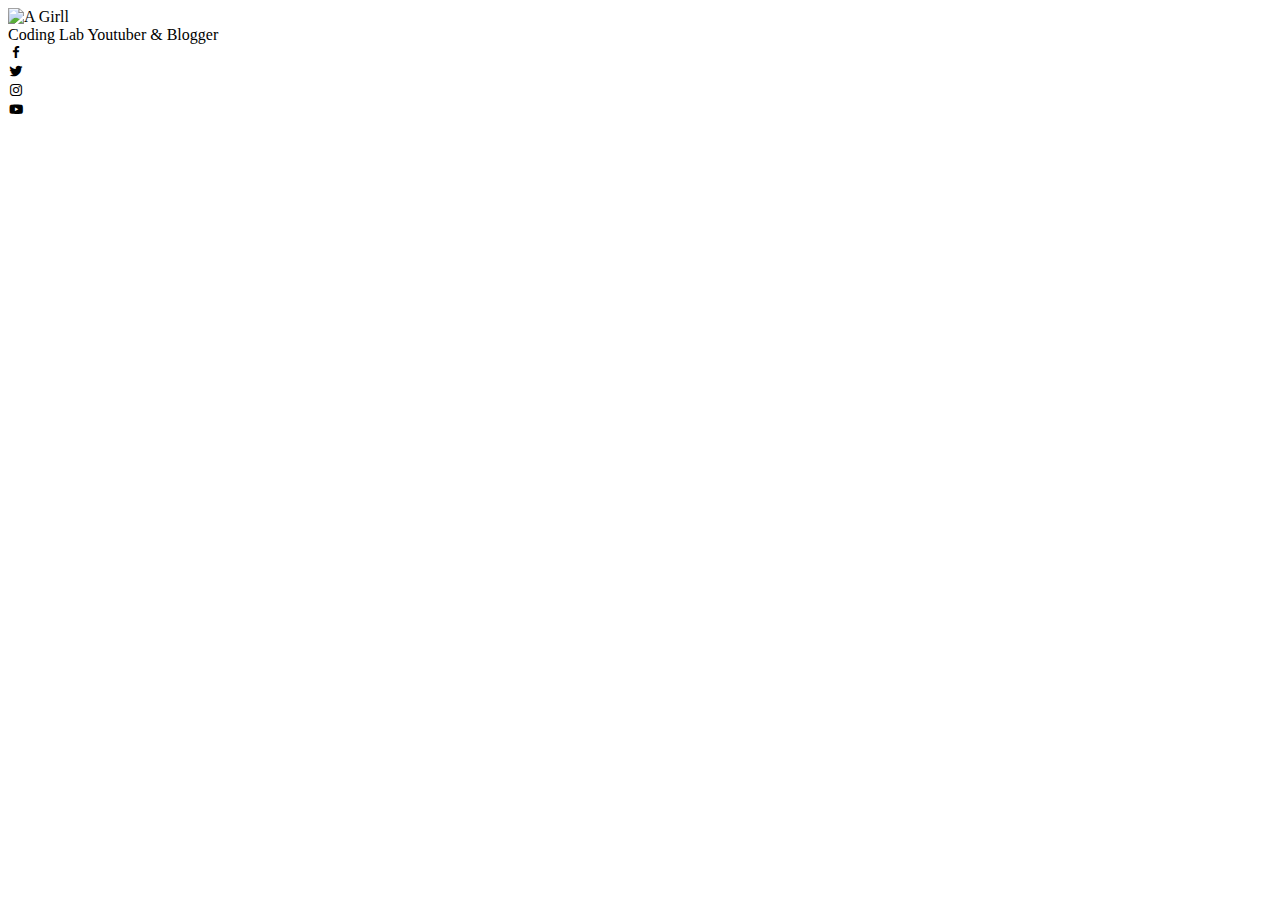
==== P1-Profile_card/index.html @ 7c35f6ac "commit" ====
<!DOCTYPE html>
<html lang="en">
  <head>
    <meta charset="UTF-8" />
    <meta name="viewport" content="width=device-width, initial-scale=1.0" />
    <title>Profile Card</title>
    <link rel="stylesheet" href="style.css" />
    <link
      href="https://unpkg.com/boxicons@2.1.4/css/boxicons.min.css"
      rel="stylesheet"
    />
  </head>
  <body>
    <div class="profile-card">
      <div class="img-container">
        <img src="img-1.jpg" alt="A Girll" id="img-id" />
      </div>

      <div class="txt">
        <span class="job">Coding Lab</span>
        <span class="name">Youtuber & Blogger</span>
      </div>

      <div class="link">
        <a href="#" class="icons"></a>
        <i class="bx bxl-facebook"></i>
        <div class="link">
          <a href="#" class="icons"></a>
          <i class="bx bxl-twitter"></i>
        </div>
        <div class="link">
          <a href="#" class="icons"></a>
          <i class="bx bxl-instagram"></i>
        </div>
        <div class="link">
          <a href="#" class="icons"></a>
          <i class="bx bxl-youtube"></i>
        </div>
      </div>
    </div>
  </body>
</html>
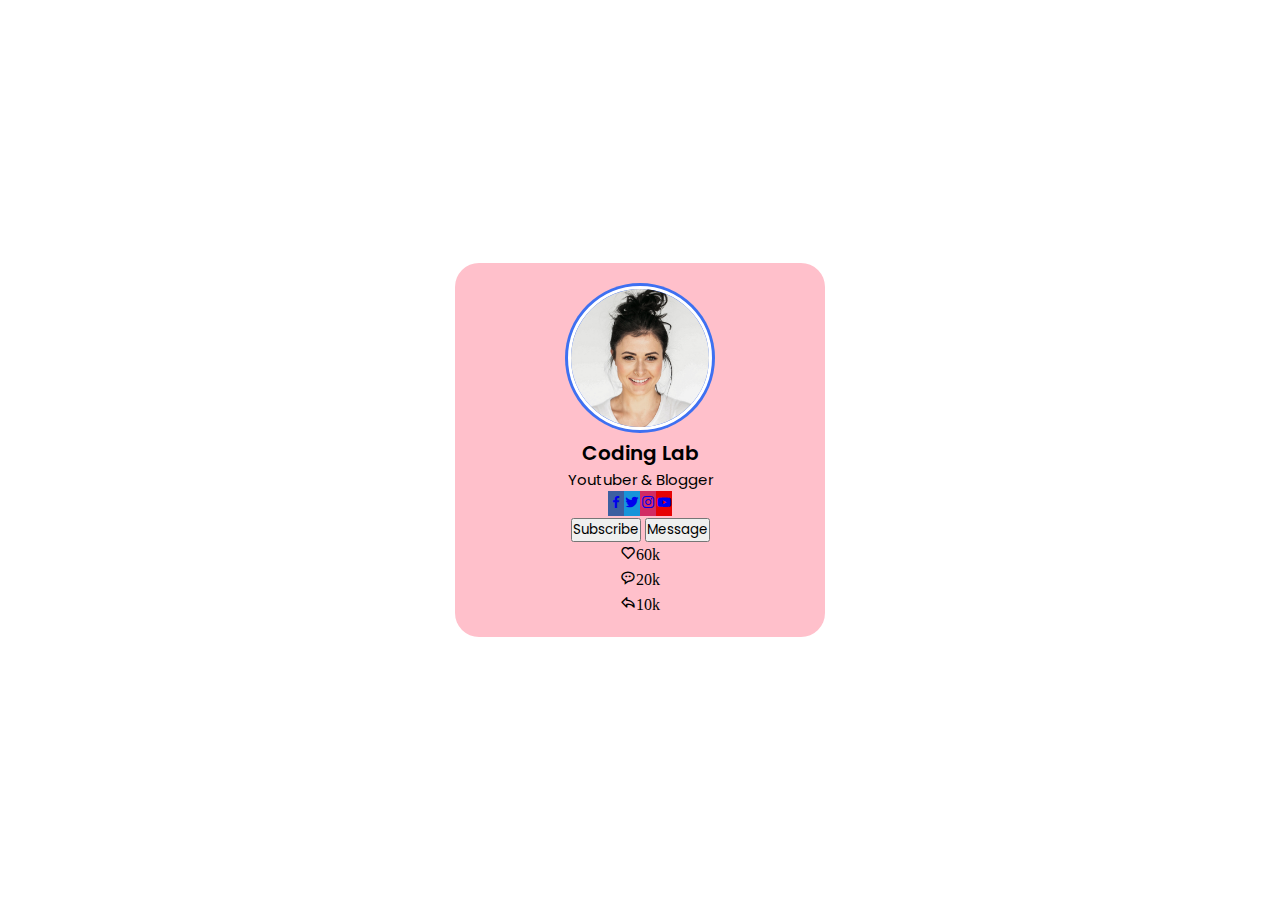
==== commit 7841d0b9: "updated the html" ====
--- a/P1-Profile_card/index.html
+++ b/P1-Profile_card/index.html
@@ -22,19 +22,41 @@
       </div>
 
       <div class="link">
-        <a href="#" class="icons"></a>
-        <i class="bx bxl-facebook"></i>
+        <a href="#" style="background-color: #3c5fa0" class="icons"
+          ><i class="bx bxl-facebook"></i
+        ></a>
+
         <div class="link">
-          <a href="#" class="icons"></a>
-          <i class="bx bxl-twitter"></i>
+          <a href="#" style="background-color: #1794d9" class="icons"
+            ><i class="bx bxl-twitter"></i
+          ></a>
         </div>
         <div class="link">
-          <a href="#" class="icons"></a>
-          <i class="bx bxl-instagram"></i>
+          <a href="#" style="background-color: #d22b63" class="icons"
+            ><i class="bx bxl-instagram"></i
+          ></a>
         </div>
         <div class="link">
-          <a href="#" class="icons"></a>
-          <i class="bx bxl-youtube"></i>
+          <a href="#" style="background-color: #e70204" class="icons">
+            <i class="bx bxl-youtube"></i
+          ></a>
+        </div>
+      </div>
+
+      <div class="buttons">
+        <button class="button">Subscribe</button>
+        <button class="button">Message</button>
+      </div>
+
+      <div class="social-media">
+        <div class="like-share-comment">
+          <i class="bx bx-heart">60k</i>
+        </div>
+        <div class="like-share-comment">
+          <i class="bx bx-message-rounded-dots">20k</i>
+        </div>
+        <div class="like-share-comment">
+          <i class="bx bx-share">10k</i>
         </div>
       </div>
     </div>
--- a/P1-Profile_card/style.css
+++ b/P1-Profile_card/style.css
@@ -0,0 +1,70 @@
+@import url("https://fonts.googleapis.com/css2?family=Poppins:wght@300;400;500;600&display=swap");
+
+* {
+  margin: 0;
+  padding: 0;
+  box-sizing: border-box;
+  font-family: "Poppins", sans-serif;
+}
+
+body {
+  height: 100vh;
+  width: 100%;
+  display: flex;
+  justify-content: center;
+  align-items: center;
+}
+
+.profile-card {
+  position: relative;
+  display: flex;
+  flex-direction: column;
+  align-items: center;
+  justify-content: center;
+  width: 100%;
+  max-width: 370px;
+  border-radius: 24px;
+  padding: 20px;
+  background-color: pink;
+}
+
+.img-container {
+  position: relative;
+  height: 150px;
+  width: 150px;
+  background-color: #3e70f1;
+  border-radius: 50%;
+  padding: 3px;
+}
+
+.img-container #img-id {
+  height: 100%;
+  width: 100%;
+  object-fit: cover;
+  border-radius: 50%;
+  border: 3px solid #fff;
+}
+
+.profile-card .txt {
+  display: flex;
+  flex-direction: column;
+  justify-content: center;
+  align-items: center;
+  margin-top: 5px;
+}
+
+.txt .job {
+  font-size: 20px;
+  font-weight: 600;
+}
+.txt .name {
+  font-size: 15px;
+  font-weight: 400;
+}
+
+.profile-card .link {
+  display: flex;
+  flex-direction: row;
+  justify-content: center;
+  align-items: center;
+}
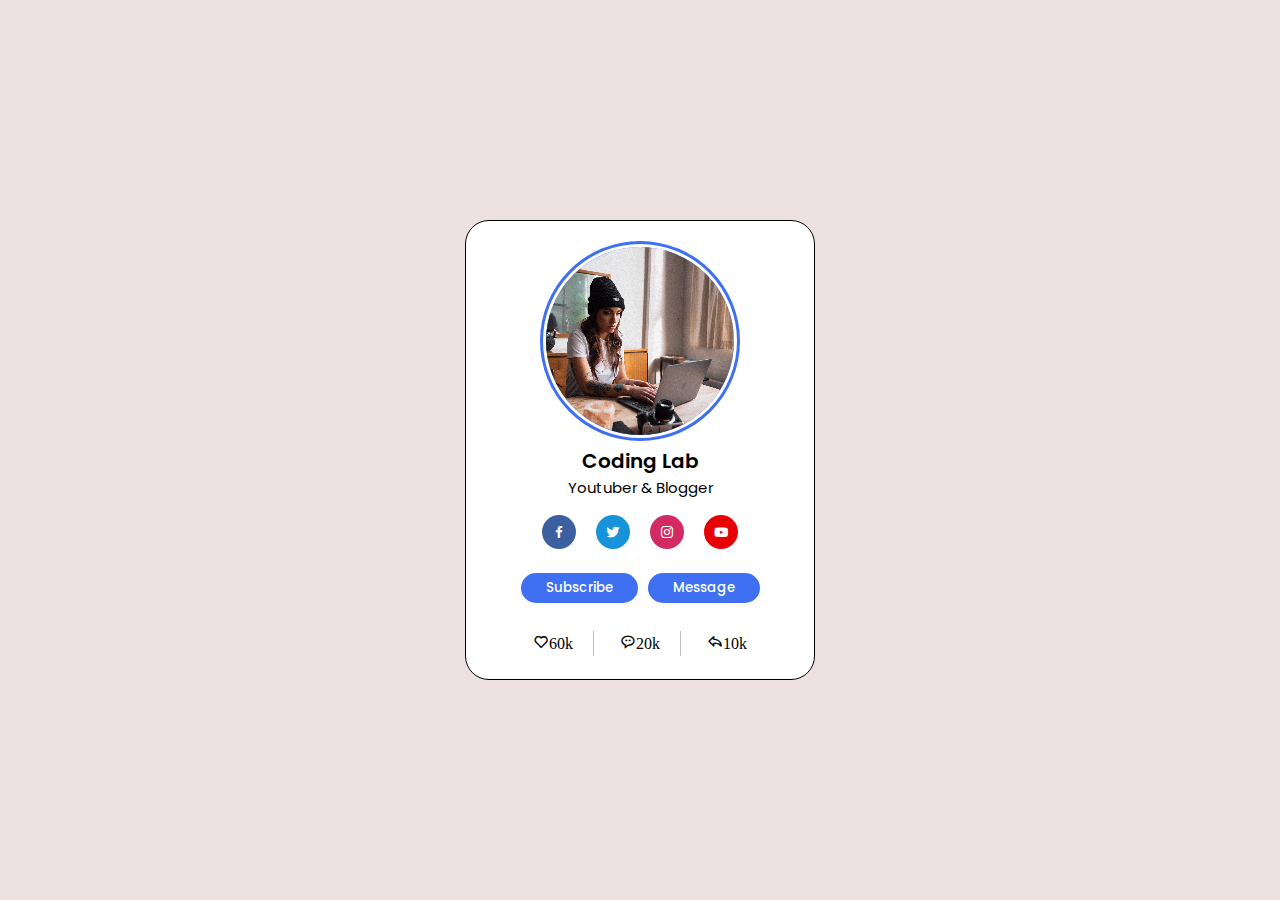
==== commit e68a953a: "Added new imgs" ====
--- a/P1-Profile_card/index.html
+++ b/P1-Profile_card/index.html
@@ -13,7 +13,7 @@
   <body>
     <div class="profile-card">
       <div class="img-container">
-        <img src="img-1.jpg" alt="A Girll" id="img-id" />
+        <img src="img-5.jpg" alt="A Girll" id="img-id" />
       </div>
 
       <div class="txt">
--- a/P1-Profile_card/style.css
+++ b/P1-Profile_card/style.css
@@ -13,6 +13,7 @@
   display: flex;
   justify-content: center;
   align-items: center;
+  background-color: rgb(236, 224, 224);
 }
 
 .profile-card {
@@ -22,16 +23,17 @@
   align-items: center;
   justify-content: center;
   width: 100%;
-  max-width: 370px;
+  max-width: 350px;
   border-radius: 24px;
   padding: 20px;
-  background-color: pink;
+  border: 1px solid black;
+  background-color: #fff;
 }
 
 .img-container {
   position: relative;
-  height: 150px;
-  width: 150px;
+  height: 200px;
+  width: 200px;
   background-color: #3e70f1;
   border-radius: 50%;
   padding: 3px;
@@ -41,8 +43,12 @@
   height: 100%;
   width: 100%;
   object-fit: cover;
+  image-rendering: pixelated;
+  image-orientation: from-image;
+  image-resolution: 300dpi;
   border-radius: 50%;
   border: 3px solid #fff;
+  
 }
 
 .profile-card .txt {
@@ -64,7 +70,54 @@
 
 .profile-card .link {
   display: flex;
-  flex-direction: row;
+  align-items: center;
+}
+
+.link .icons {
+  display: flex;
   justify-content: center;
   align-items: center;
+  color: #ffff;
+  text-decoration: none;
+  margin: 0 10px;
+  background-color: blue;
+  height: 34px;
+  width: 34px;
+  border-radius: 50%;
+  margin-top: 1.8vh;
 }
+
+.profile-card .buttons {
+  display: flex;
+  align-items: center;
+  margin-top: 2.3vh;
+}
+
+.buttons .button {
+  padding: 5px 25px;
+  border-radius: 24px;
+  border: none;
+  color: #fff;
+  background-color: #3e70f1;
+  margin: 5px;
+  border-color: 1px solid;
+  cursor: pointer;
+  font-weight: 500;
+  margin-top: 3px;
+}
+
+.profile-card .social-media {
+  display: flex;
+  align-items: center;
+  margin-top: 2.3vh;
+}
+
+.social-media .like-share-comment {
+  padding: 0 20px;
+  margin: 3px;
+  border-right: 1px solid #c1c1c2;
+}
+
+.like-share-comment:last-child {
+  border-right: none;
+}
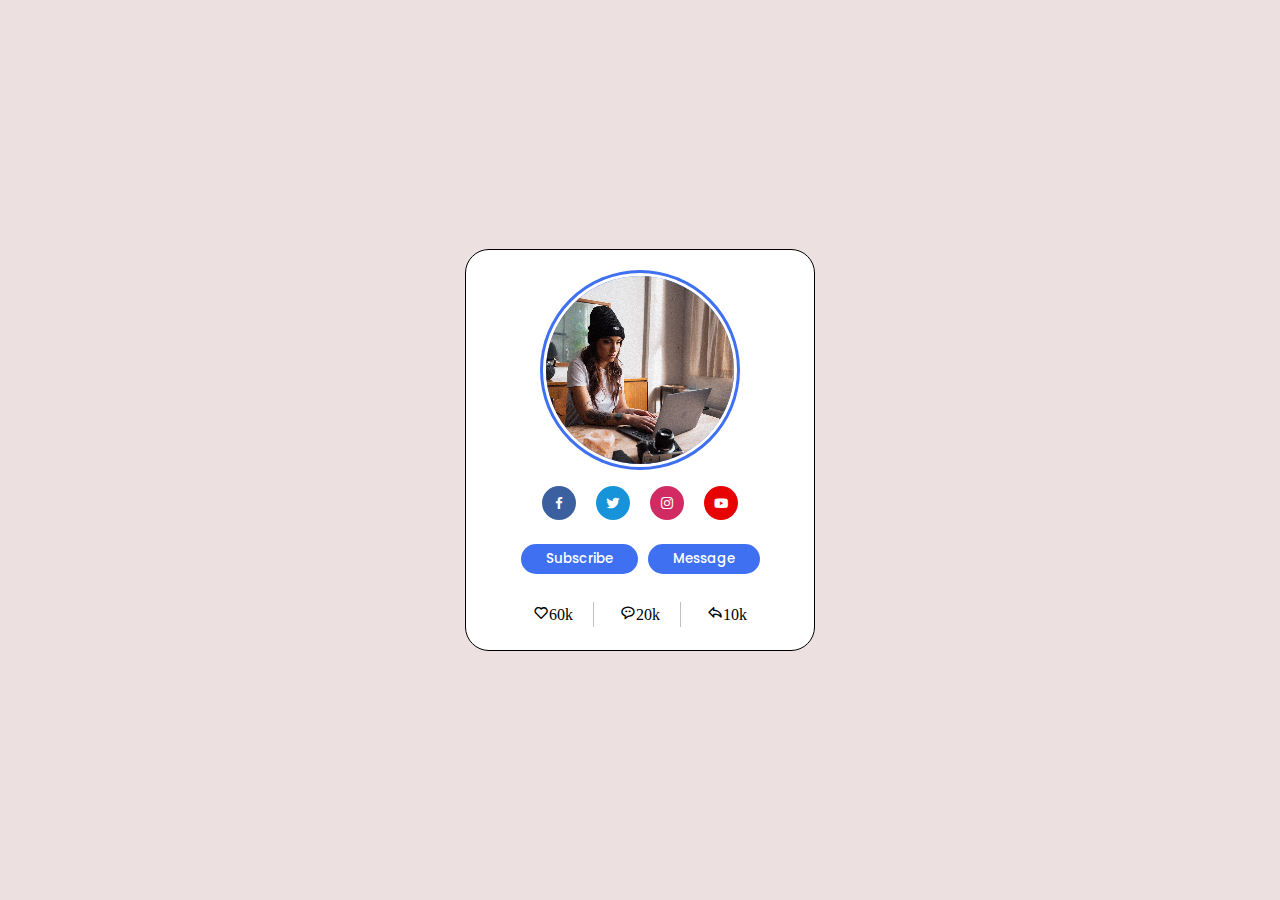
==== commit df63ef76: "Deleted something" ====
--- a/P1-Profile_card/index.html
+++ b/P1-Profile_card/index.html
@@ -13,12 +13,7 @@
   <body>
     <div class="profile-card">
       <div class="img-container">
-        <img src="img-5.jpg" alt="A Girll" id="img-id" />
-      </div>
-
-      <div class="txt">
-        <span class="job">Coding Lab</span>
-        <span class="name">Youtuber & Blogger</span>
+        <img src="./Img/img-5.jpg" alt="A Girll" id="img-id" />
       </div>
 
       <div class="link">
@@ -52,9 +47,11 @@
         <div class="like-share-comment">
           <i class="bx bx-heart">60k</i>
         </div>
+
         <div class="like-share-comment">
           <i class="bx bx-message-rounded-dots">20k</i>
         </div>
+
         <div class="like-share-comment">
           <i class="bx bx-share">10k</i>
         </div>
--- a/P1-Profile_card/style.css
+++ b/P1-Profile_card/style.css
@@ -48,7 +48,6 @@
   image-resolution: 300dpi;
   border-radius: 50%;
   border: 3px solid #fff;
-  
 }
 
 .profile-card .txt {
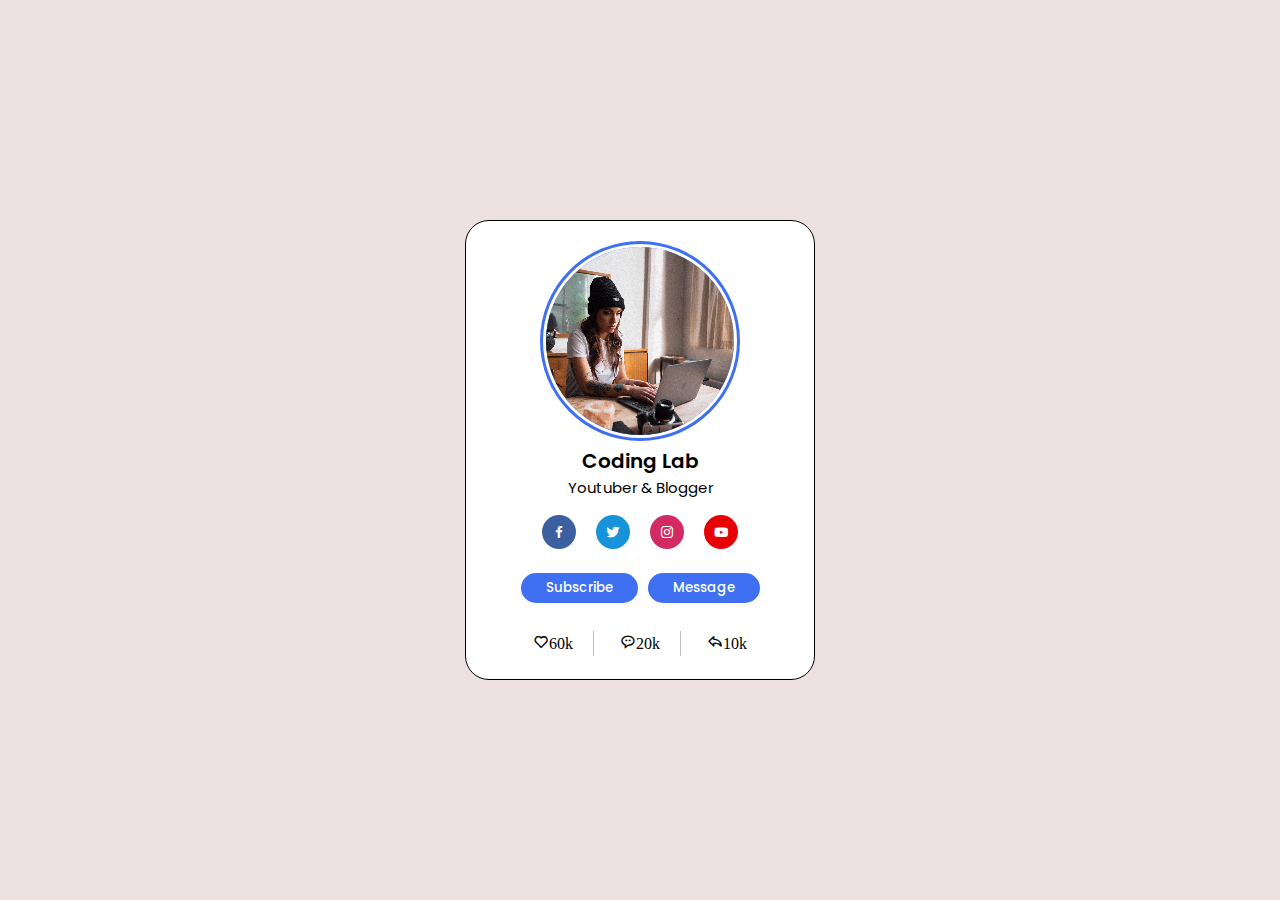
==== commit 913e2f5a: "Added one section" ====
--- a/P1-Profile_card/index.html
+++ b/P1-Profile_card/index.html
@@ -14,6 +14,11 @@
     <div class="profile-card">
       <div class="img-container">
         <img src="./Img/img-5.jpg" alt="A Girll" id="img-id" />
+      </div>
+
+      <div class="txt">
+        <span class="job">Coding Lab</span>
+        <span class="name">Youtuber & Blogger</span>
       </div>
 
       <div class="link">
